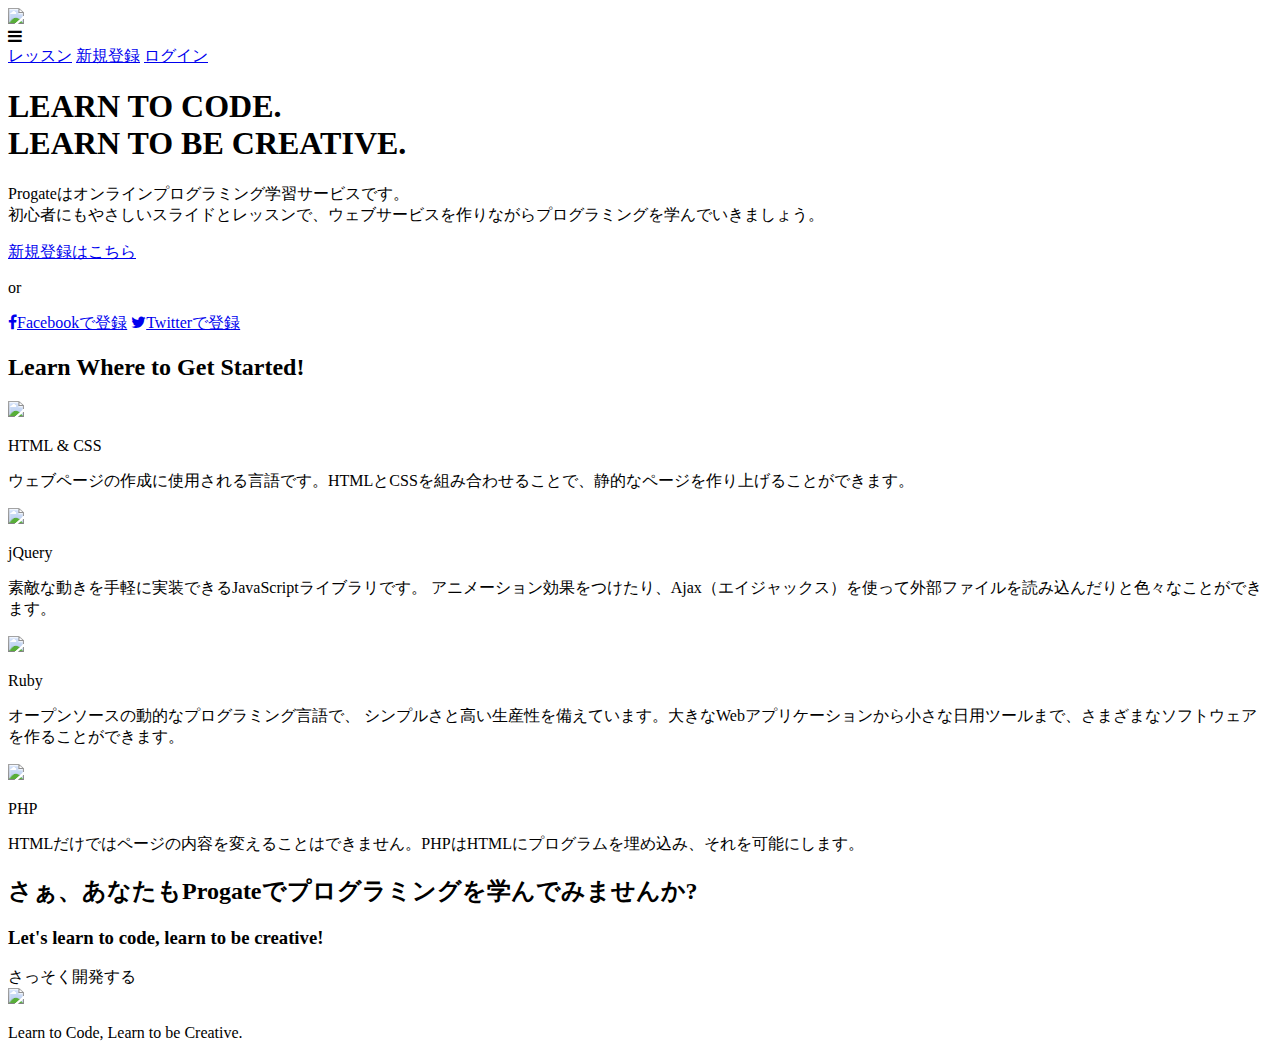
==== index.html @ 4bdd6a12 "Create index.html" ====
<!DOCTYPE html>
<html>
<head>
  <meta charset="utf-8">
  <meta name="viewport" content="width=device-width, initial-scale=1.0">
  <title>Progate</title>
  <link href="https://maxcdn.bootstrapcdn.com/font-awesome/4.7.0/css/font-awesome.min.css" rel="stylesheet" integrity="sha384-wvfXpqpZZVQGK6TAh5PVlGOfQNHSoD2xbE+QkPxCAFlNEevoEH3Sl0sibVcOQVnN" crossorigin="anonymous">
  <link rel="stylesheet" type="text/css" href="stylesheet.css">
</head>
<body>
  <header>
    <div class="container">
      <div class="header-left">
        <img class="logo" src="https://prog-8.com/images/html/advanced/main_logo.png">
      </div>
      <span class="fa fa-bars menu-icon"></span>
      <div class="header-right">
        <a href="#">レッスン</a>
        <a href="#">新規登録</a>
        <a href="#" class="login">ログイン</a>
      </div>
    </div>
  </header>
  <div class="top-wrapper">
    <div class="container">
      <h1>LEARN TO CODE.<br>LEARN TO BE CREATIVE.</h1>
      <p>Progateはオンラインプログラミング学習サービスです。<br>初心者にもやさしいスライドとレッスンで、ウェブサービスを作りながらプログラミングを学んでいきましょう。</p>
      <div class="btn-wrapper">
        <a href="#" class="btn signup">新規登録はこちら</a>
        <p>or</p>
        <a href="#" class="btn facebook"><span class="fa fa-facebook"></span>Facebookで登録</a>
        <a href="#" class="btn twitter"><span class="fa fa-twitter"></span>Twitterで登録</a>
      </div>
    </div>
  </div>
  <div class="lesson-wrapper">
    <div class="container">
      <div class="heading">
        <h2>Learn Where to Get Started!</h2>
      </div>
      <div class="lessons">
        <div class="lesson">
          <div class="lesson-icon">
            <img src="https://prog-8.com/images/html/advanced/html.png">
            <p>HTML & CSS</p>
          </div>
          <p class="text-contents">ウェブページの作成に使用される言語です。HTMLとCSSを組み合わせることで、静的なページを作り上げることができます。</p>
        </div>
        <div class="lesson">
          <div class="lesson-icon">
            <img src="https://prog-8.com/images/html/advanced/jQuery.png">
            <p>jQuery</p>
          </div>
          <p class="text-contents">素敵な動きを手軽に実装できるJavaScriptライブラリです。 アニメーション効果をつけたり、Ajax（エイジャックス）を使って外部ファイルを読み込んだりと色々なことができます。</p>
        </div>
        <div class="lesson">
          <div class="lesson-icon">
            <img src="https://prog-8.com/images/html/advanced/ruby.png">
            <p>Ruby</p>
          </div>
          <p class="text-contents">オープンソースの動的なプログラミング言語で、 シンプルさと高い生産性を備えています。大きなWebアプリケーションから小さな日用ツールまで、さまざまなソフトウェアを作ることができます。</p>
        </div>
        <div class="lesson">
          <div class="lesson-icon">
            <img src="https://prog-8.com/images/html/advanced/php.png">
            <p>PHP</p>
          </div>
          <p class="text-contents">HTMLだけではページの内容を変えることはできません。PHPはHTMLにプログラムを埋め込み、それを可能にします。</p>
        </div>
      </div>
      <div class="clear"></div>
    </div>
  </div>
  <div class="message-wrapper">
    <div class="container">
      <div class="heading">
        <h2>さぁ、あなたもProgateでプログラミングを学んでみませんか?</h2>
        <h3>Let's learn to code, learn to be creative!</h3>
      </div>
      <span class="btn message">さっそく開発する</span>
    </div>
  </div>
  <footer>
    <div class="container">
      <img src="https://prog-8.com/images/html/advanced/footer_logo.png">
      <p>Learn to Code, Learn to be Creative.</p>
    </div>
  </footer>
</body>
</html>
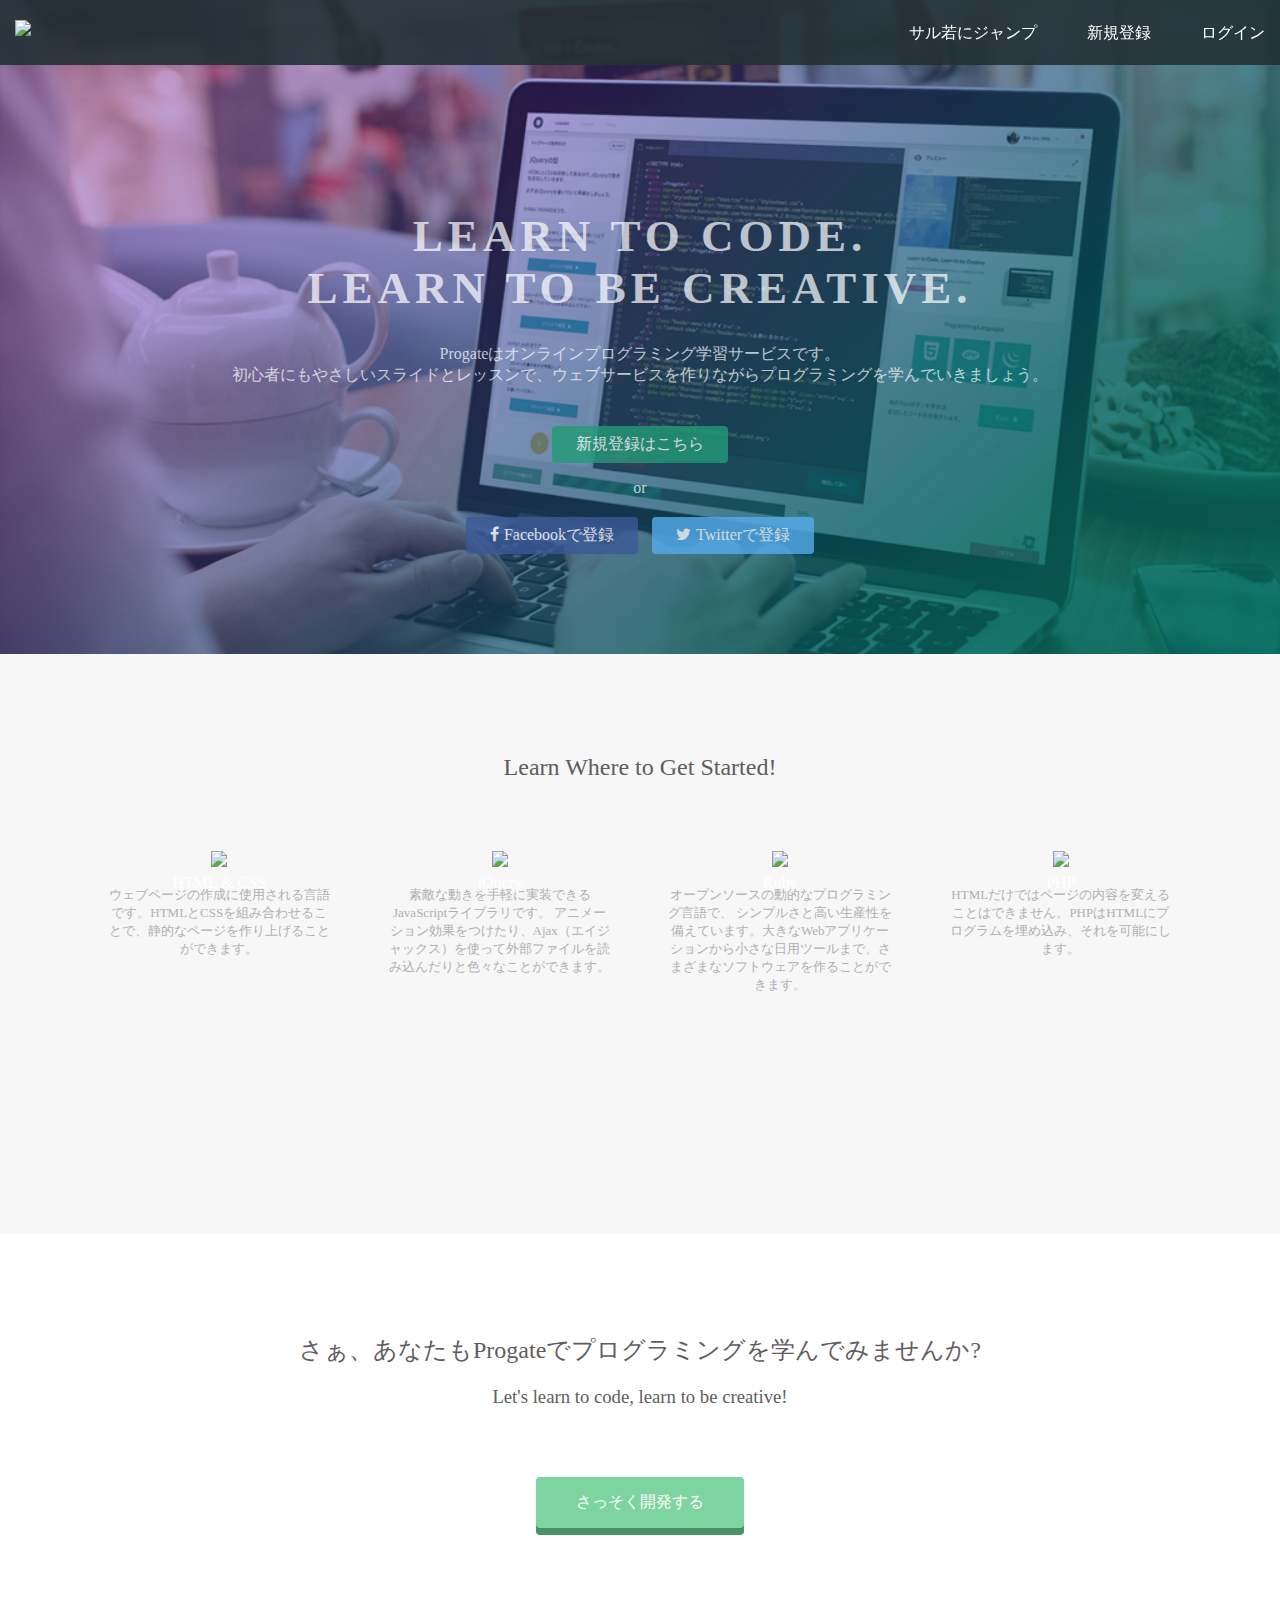
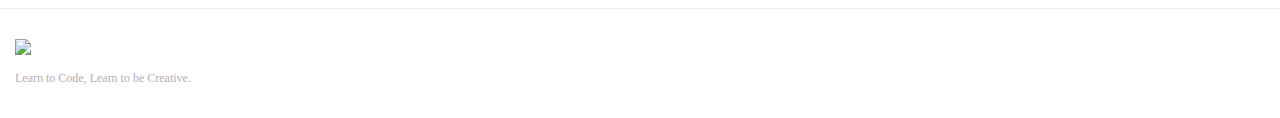
==== commit 8d385d46: "Update index.html" ====
--- a/index.html
+++ b/index.html
@@ -15,7 +15,7 @@
       </div>
       <span class="fa fa-bars menu-icon"></span>
       <div class="header-right">
-        <a href="#">レッスン</a>
+        <a href="https://saruwakakun.com/">サル若にジャンプ</a>
         <a href="#">新規登録</a>
         <a href="#" class="login">ログイン</a>
       </div>
--- a/stylesheet.css
+++ b/stylesheet.css
@@ -0,0 +1,271 @@
+* {
+  box-sizing: border-box;
+}
+
+body {
+  margin: 0;
+  font-family: "Hiragino Kaku Gothic ProN";
+}
+
+a {
+  text-decoration: none;
+}
+
+.container {
+  width: 100%;
+  padding: 0 15px;
+  margin: 0 auto;
+}
+
+.top-wrapper {
+  padding: 180px 0 100px 0;
+  background-image: url(top.png);
+  background-size: cover;
+  color: white;
+  text-align: center;
+}
+
+.top-wrapper h1 {
+  opacity: 0.7;
+  font-size: 45px;
+  letter-spacing: 5px;
+}
+
+.top-wrapper p {
+  opacity: 0.7;
+  font-size: 16px;
+  margin-bottom: 40px;
+}
+
+.btn-wrapper {
+  text-align: center;
+}
+
+.btn-wrapper p {
+  margin-bottom: 20px;
+}
+
+.signup {
+  background-color: #239b76;
+}
+
+.facebook {
+  background-color: #3b5998;
+  margin-right: 10px;
+}
+
+.twitter {
+  background-color: #55acee;
+}
+
+.btn {
+  padding: 8px 24px;
+  color: white;
+  display: inline-block;
+  opacity: 0.8;
+  border-radius: 4px;
+  text-align: center;
+}
+
+.btn:hover {
+  opacity: 1;
+}
+
+.fa {
+  margin-right: 5px;
+}
+
+header {
+  height: 65px;
+  width: 100%;
+  background-color: rgba(34,49,52,0.9);
+  position :fixed;
+  top: 0;
+  z-index: 10;
+}
+
+.logo {
+  width: 124px;
+  margin-top: 20px;
+}
+
+.header-left {
+  float: left;
+}
+
+.header-right {
+  float: right;
+  margin-right: -25px;
+}
+
+.header-right a {
+  line-height: 65px;
+  padding: 0 25px;
+  color: white;
+  display: block;
+  float: left;
+  transition: all 0.5s;
+}
+
+.header-right a:hover {
+  background-color: rgba(255,255,255,0.3);
+}
+
+.lesson-wrapper {
+  height: 580px;
+  padding-bottom: 80px;
+  padding-left: 5%;
+  padding-right: 5%;
+  background-color: #f7f7f7;
+  text-align: center;
+}
+
+.heading {
+  padding-top: 80px;
+  padding-bottom: 50px;
+  color: #5f5d60;
+}
+
+.heading h2 {
+  font-weight: normal;
+}
+
+.lesson {
+  float: left;
+  width: 25%;
+}
+
+.lesson-icon {
+  position: relative;
+}
+
+.lesson-icon p {
+  position: absolute;
+  top: 37%;
+  width: 100%;
+  color: white;
+}
+
+.text-contents {
+  width: 80%;
+  display: inline-block;
+  margin-top: 15px;
+  font-size: 13px;
+  color: #b3aeb5;
+}
+
+.heading h3 {
+  font-weight: normal;
+}
+
+.message-wrapper {
+  border-bottom: 1px solid #eee;
+  padding-bottom: 80px;
+  text-align: center;
+}
+
+.message {
+  padding: 15px 40px;
+  background-color: #5dca88;
+  cursor: pointer;
+  box-shadow: 0px 7px #1a7940;
+}
+
+.message:active {
+  position: relative;
+  top: 7px;
+  box-shadow: none;
+}
+
+footer img {
+  width: 125px;
+}
+
+footer p {
+  color: #b3aeb5;
+  font-size: 12px;
+}
+
+footer {
+  padding-top: 30px;
+  padding-bottom: 20px;
+}
+
+.menu-icon {
+  color: white;
+  float: right;
+  font-size: 25px;
+  padding: 21px 0;
+  display: none;
+}
+
+.clear {
+  clear: left;
+}
+
+@media all and (max-width: 1000px) {
+  .lesson {
+    width: 50%;
+    margin-bottom: 50px;
+  }
+
+  .lesson-wrapper {
+    height: 990px;
+  }
+
+  footer {
+    text-align: center;
+  }
+}
+
+@media all and (max-width: 750px) {
+  .top-wrapper h1 {
+    font-size: 32px;
+  }
+
+  .heading h2 {
+    font-size: 20px;
+  }
+}
+
+@media all and (max-width: 670px) {
+  .header-right {
+    display: none;
+  }
+
+  .menu-icon {
+    display: block;
+  }
+
+  .top-wrapper .btn {
+    width: 100%;
+  }
+
+  .twitter {
+    margin-top: 10px;
+  }
+
+  .top-wrapper {
+    text-align: left;
+  }
+
+  .top-wrapper h1 {
+    font-size: 24px;
+  }
+
+  .top-wrapper p {
+    font-size: 14px;
+  }
+
+  .lesson {
+    width: 100%;
+  }
+
+  .lesson-wrapper {
+    height: 1700px;
+  }
+
+  .message-wrapper .btn {
+    width: 100%;
+  }
+}
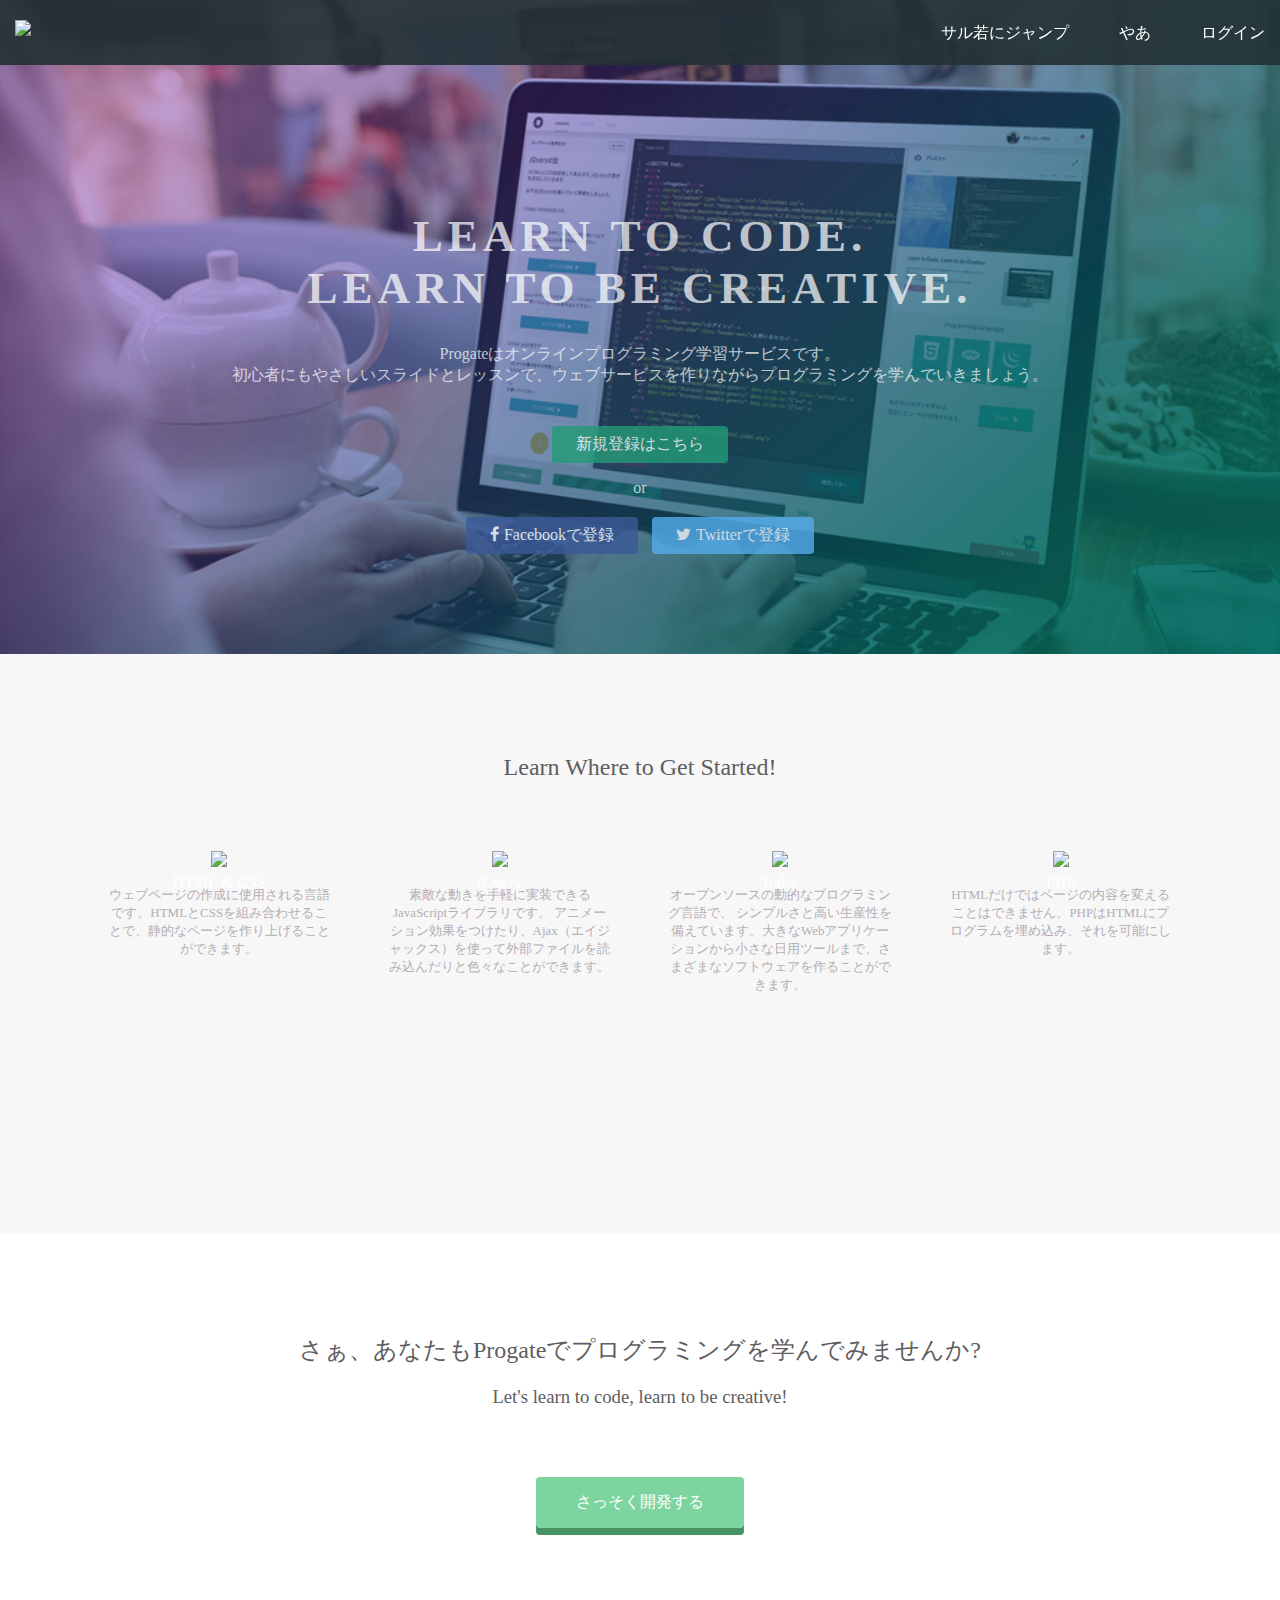
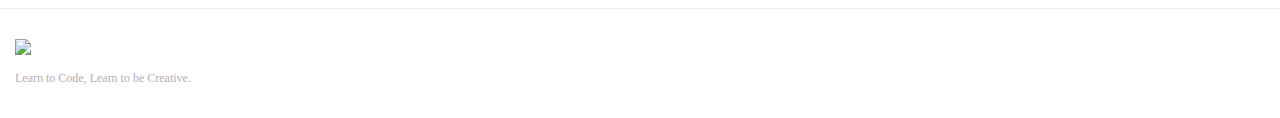
==== commit d27a1453: "Update index.html" ====
--- a/index.html
+++ b/index.html
@@ -16,7 +16,7 @@
       <span class="fa fa-bars menu-icon"></span>
       <div class="header-right">
         <a href="https://saruwakakun.com/">サル若にジャンプ</a>
-        <a href="#">新規登録</a>
+        <a href="https://saruwakakun.com/">やあ</a>
         <a href="#" class="login">ログイン</a>
       </div>
     </div>
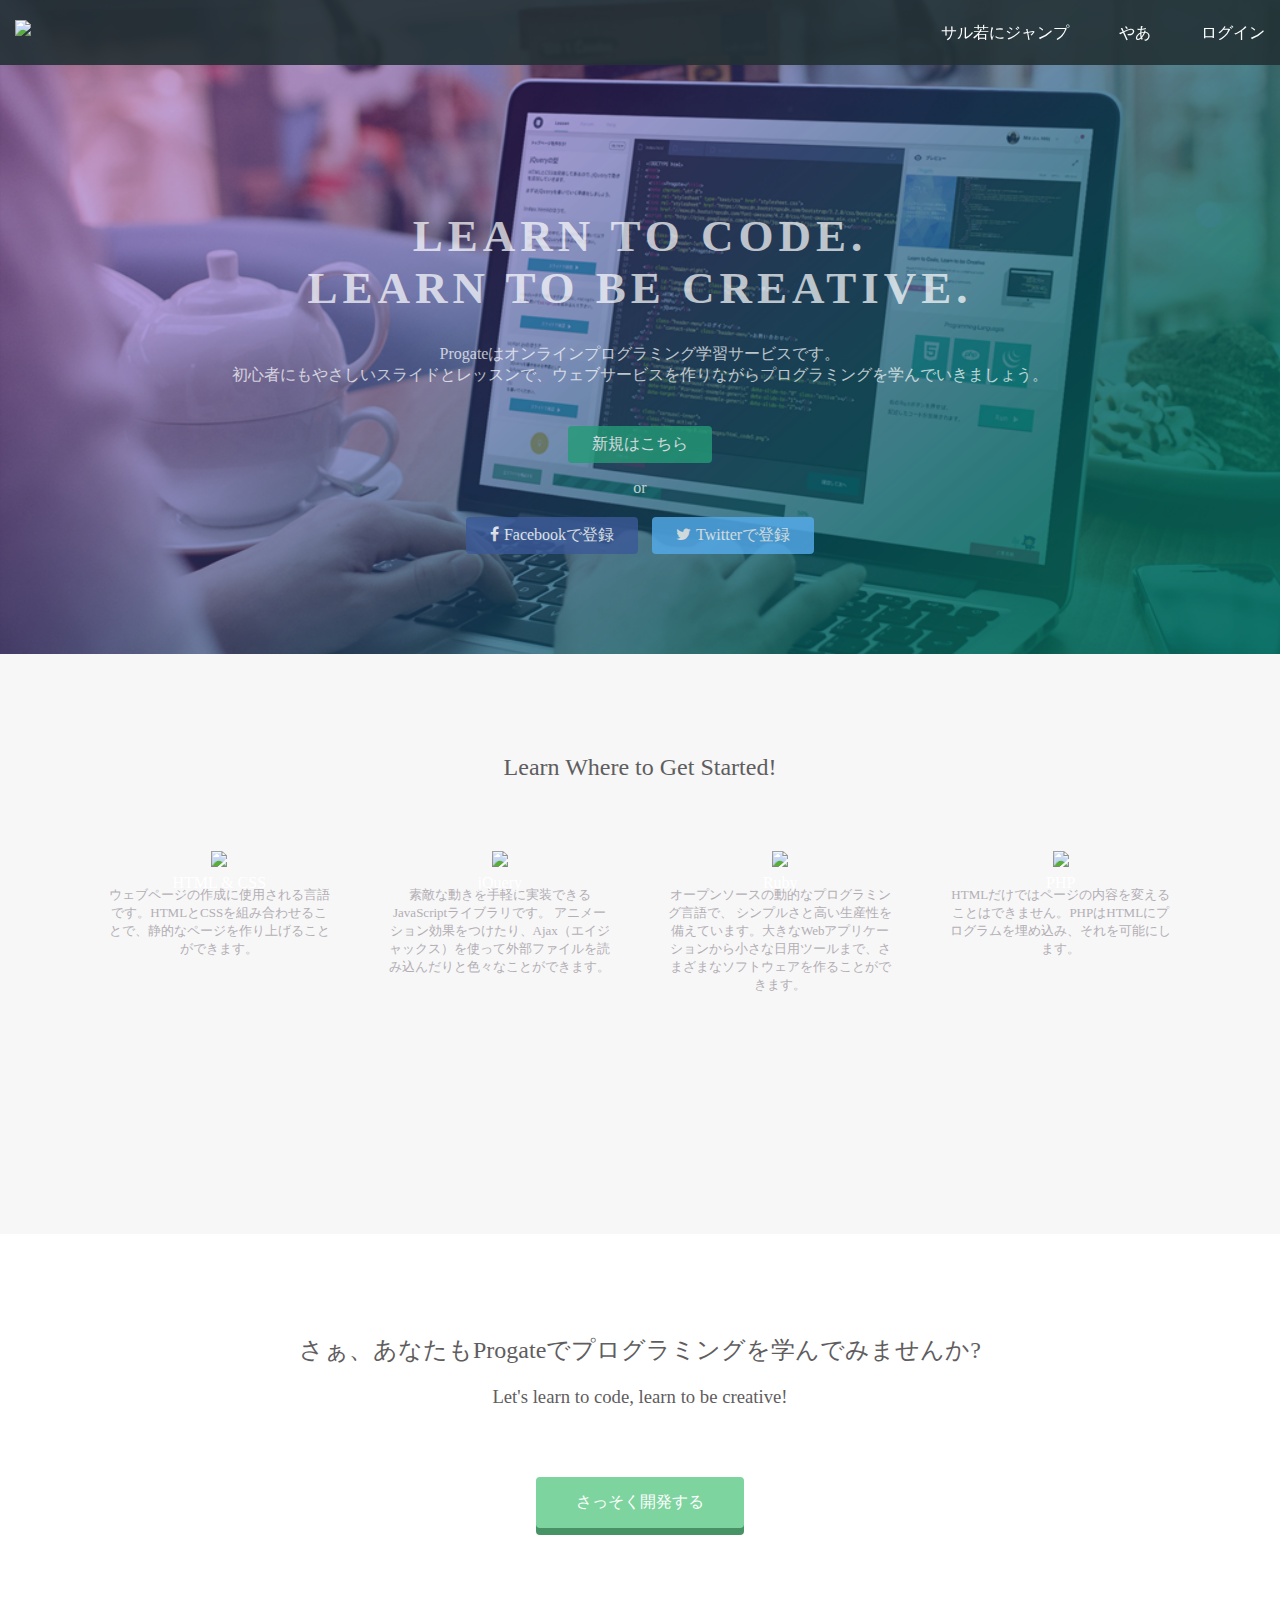
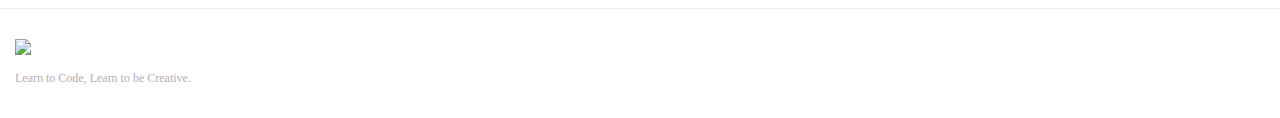
==== commit 58b29ef9: "Update index.html" ====
--- a/index.html
+++ b/index.html
@@ -26,7 +26,7 @@
       <h1>LEARN TO CODE.<br>LEARN TO BE CREATIVE.</h1>
       <p>Progateはオンラインプログラミング学習サービスです。<br>初心者にもやさしいスライドとレッスンで、ウェブサービスを作りながらプログラミングを学んでいきましょう。</p>
       <div class="btn-wrapper">
-        <a href="#" class="btn signup">新規登録はこちら</a>
+        <a href="#" class="btn signup">新規はこちら</a>
         <p>or</p>
         <a href="#" class="btn facebook"><span class="fa fa-facebook"></span>Facebookで登録</a>
         <a href="#" class="btn twitter"><span class="fa fa-twitter"></span>Twitterで登録</a>
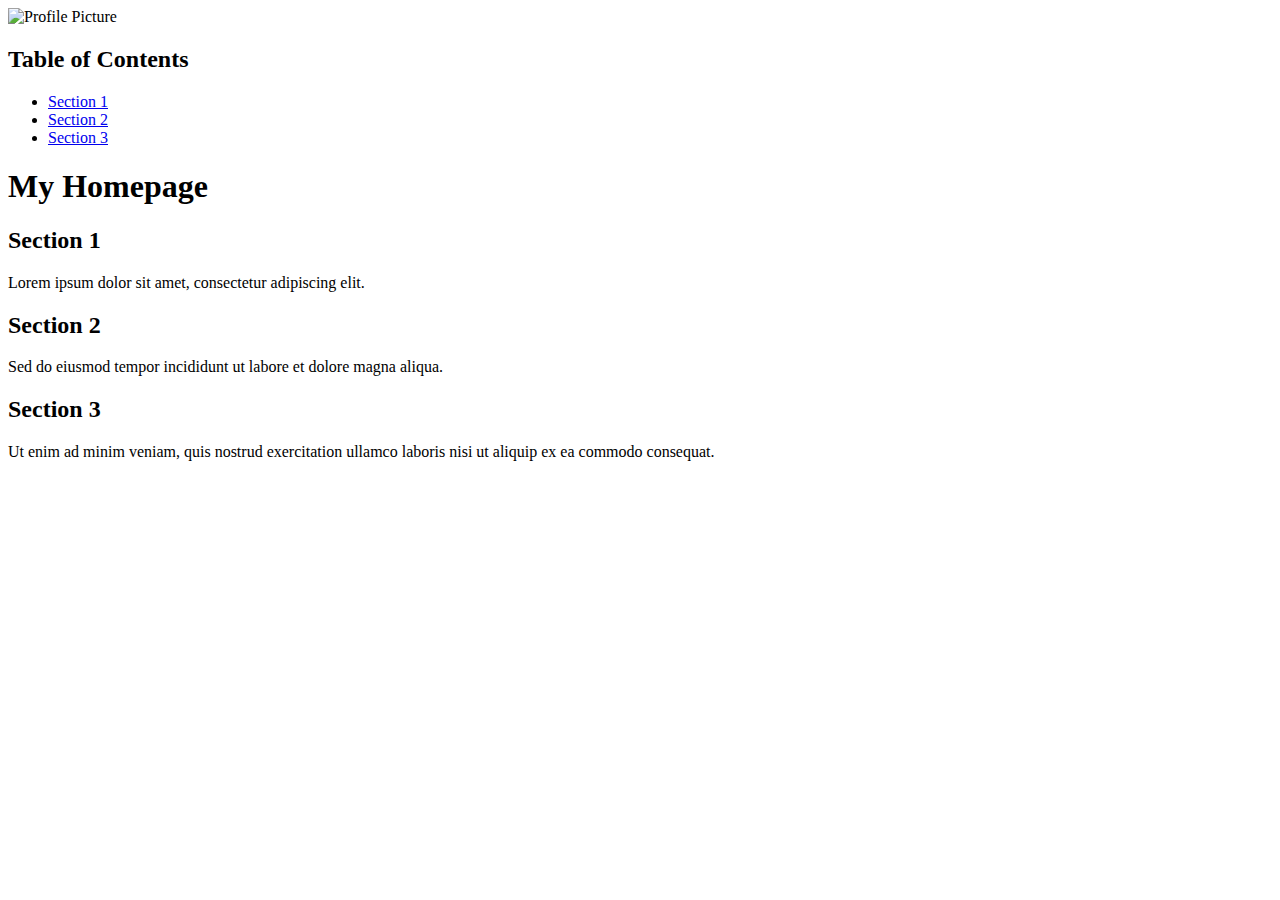
==== commit 0d733953: "Update index.html" ====
--- a/index.html
+++ b/index.html
@@ -1,9 +1,9 @@
-<!DOCTYPE html>
+<!-- <!DOCTYPE html>
 <html>
 <head>
   <meta charset="utf-8">
   <meta name="viewport" content="width=device-width, initial-scale=1.0">
-  <title>Progate</title>
+  <title>Sho Profile</title>
   <link href="https://maxcdn.bootstrapcdn.com/font-awesome/4.7.0/css/font-awesome.min.css" rel="stylesheet" integrity="sha384-wvfXpqpZZVQGK6TAh5PVlGOfQNHSoD2xbE+QkPxCAFlNEevoEH3Sl0sibVcOQVnN" crossorigin="anonymous">
   <link rel="stylesheet" type="text/css" href="stylesheet.css">
 </head>
@@ -85,6 +85,49 @@
       <img src="https://prog-8.com/images/html/advanced/footer_logo.png">
       <p>Learn to Code, Learn to be Creative.</p>
     </div>
-  </footer>
+  </footer> -->
+
+<!DOCTYPE html>
+<html lang="en">
+<head>
+  <meta charset="UTF-8">
+  <meta name="viewport" content="width=device-width, initial-scale=1.0">
+  <title>My Homepage</title>
+  <link rel="stylesheet" href="styles.css">
+</head>
+<body>
+  <div class="container">
+    <div class="sidebar">
+      <div class="profile">
+        <img src="profile.jpg" alt="Profile Picture">
+      </div>
+      <div class="toc">
+        <h2>Table of Contents</h2>
+        <ul>
+          <li><a href="#section1">Section 1</a></li>
+          <li><a href="#section2">Section 2</a></li>
+          <li><a href="#section3">Section 3</a></li>
+        </ul>
+      </div>
+    </div>
+    <div class="main-content">
+      <h1>My Homepage</h1>
+      <div id="section1" class="section">
+        <h2>Section 1</h2>
+        <p>Lorem ipsum dolor sit amet, consectetur adipiscing elit.</p>
+      </div>
+      <div id="section2" class="section">
+        <h2>Section 2</h2>
+        <p>Sed do eiusmod tempor incididunt ut labore et dolore magna aliqua.</p>
+      </div>
+      <div id="section3" class="section">
+        <h2>Section 3</h2>
+        <p>Ut enim ad minim veniam, quis nostrud exercitation ullamco laboris nisi ut aliquip ex ea commodo consequat.</p>
+      </div>
+    </div>
+  </div>
 </body>
 </html>
+
+</body>
+</html>
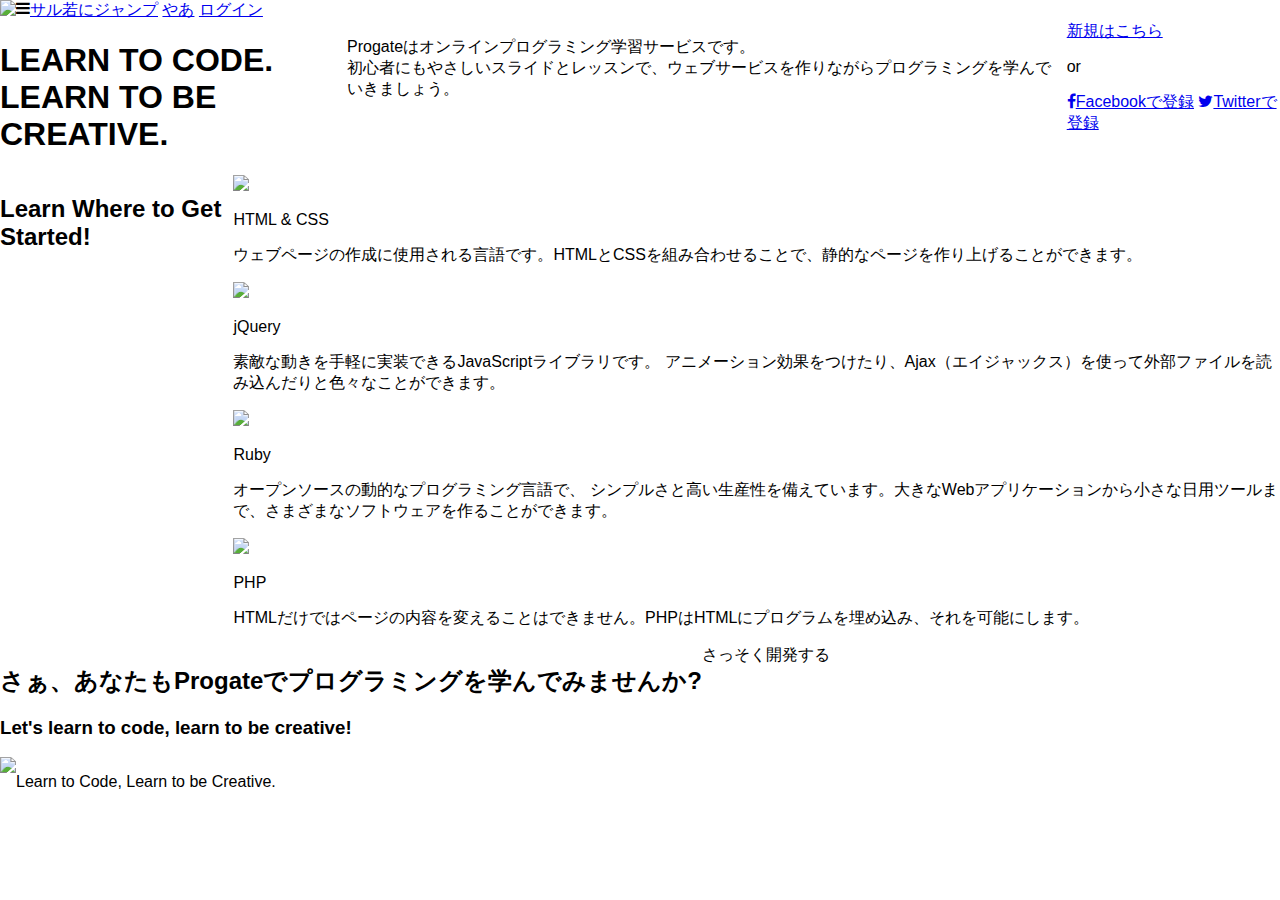
==== commit a8c3905d: "Update index.html" ====
--- a/index.html
+++ b/index.html
@@ -1,4 +1,4 @@
-<!-- <!DOCTYPE html>
+<!DOCTYPE html>
 <html>
 <head>
   <meta charset="utf-8">
@@ -85,9 +85,9 @@
       <img src="https://prog-8.com/images/html/advanced/footer_logo.png">
       <p>Learn to Code, Learn to be Creative.</p>
     </div>
-  </footer> -->
+  </footer>
 
-<!DOCTYPE html>
+<!-- <!DOCTYPE html>
 <html lang="en">
 <head>
   <meta charset="UTF-8">
@@ -127,7 +127,7 @@
     </div>
   </div>
 </body>
-</html>
+</html> -->
 
 </body>
 </html>
--- a/stylesheet.css
+++ b/stylesheet.css
@@ -1,4 +1,4 @@
-* {
+/* * {
   box-sizing: border-box;
 }
 
@@ -268,4 +268,63 @@
   .message-wrapper .btn {
     width: 100%;
   }
-}
+} */
+
+
+
+body {
+  font-family: Arial, sans-serif;
+  margin: 0;
+  padding: 0;
+}
+
+.container {
+  display: flex;
+}
+
+.sidebar {
+  width: 25%;
+  background-color: #f2f2f2;
+  padding: 20px;
+}
+
+.profile img {
+  width: 100%;
+  border-radius: 50%;
+}
+
+.toc {
+  margin-top: 20px;
+}
+
+.toc h2 {
+  font-size: 18px;
+}
+
+.toc ul {
+  list-style-type: none;
+  padding: 0;
+}
+
+.toc li {
+  margin-bottom: 10px;
+}
+
+.main-content {
+  width: 75%;
+  padding: 20px;
+}
+
+.section {
+  margin-bottom: 40px;
+}
+
+.section h2 {
+  font-size: 24px;
+}
+
+.section p {
+  font-size: 16px;
+  line-height: 1.6;
+}
+
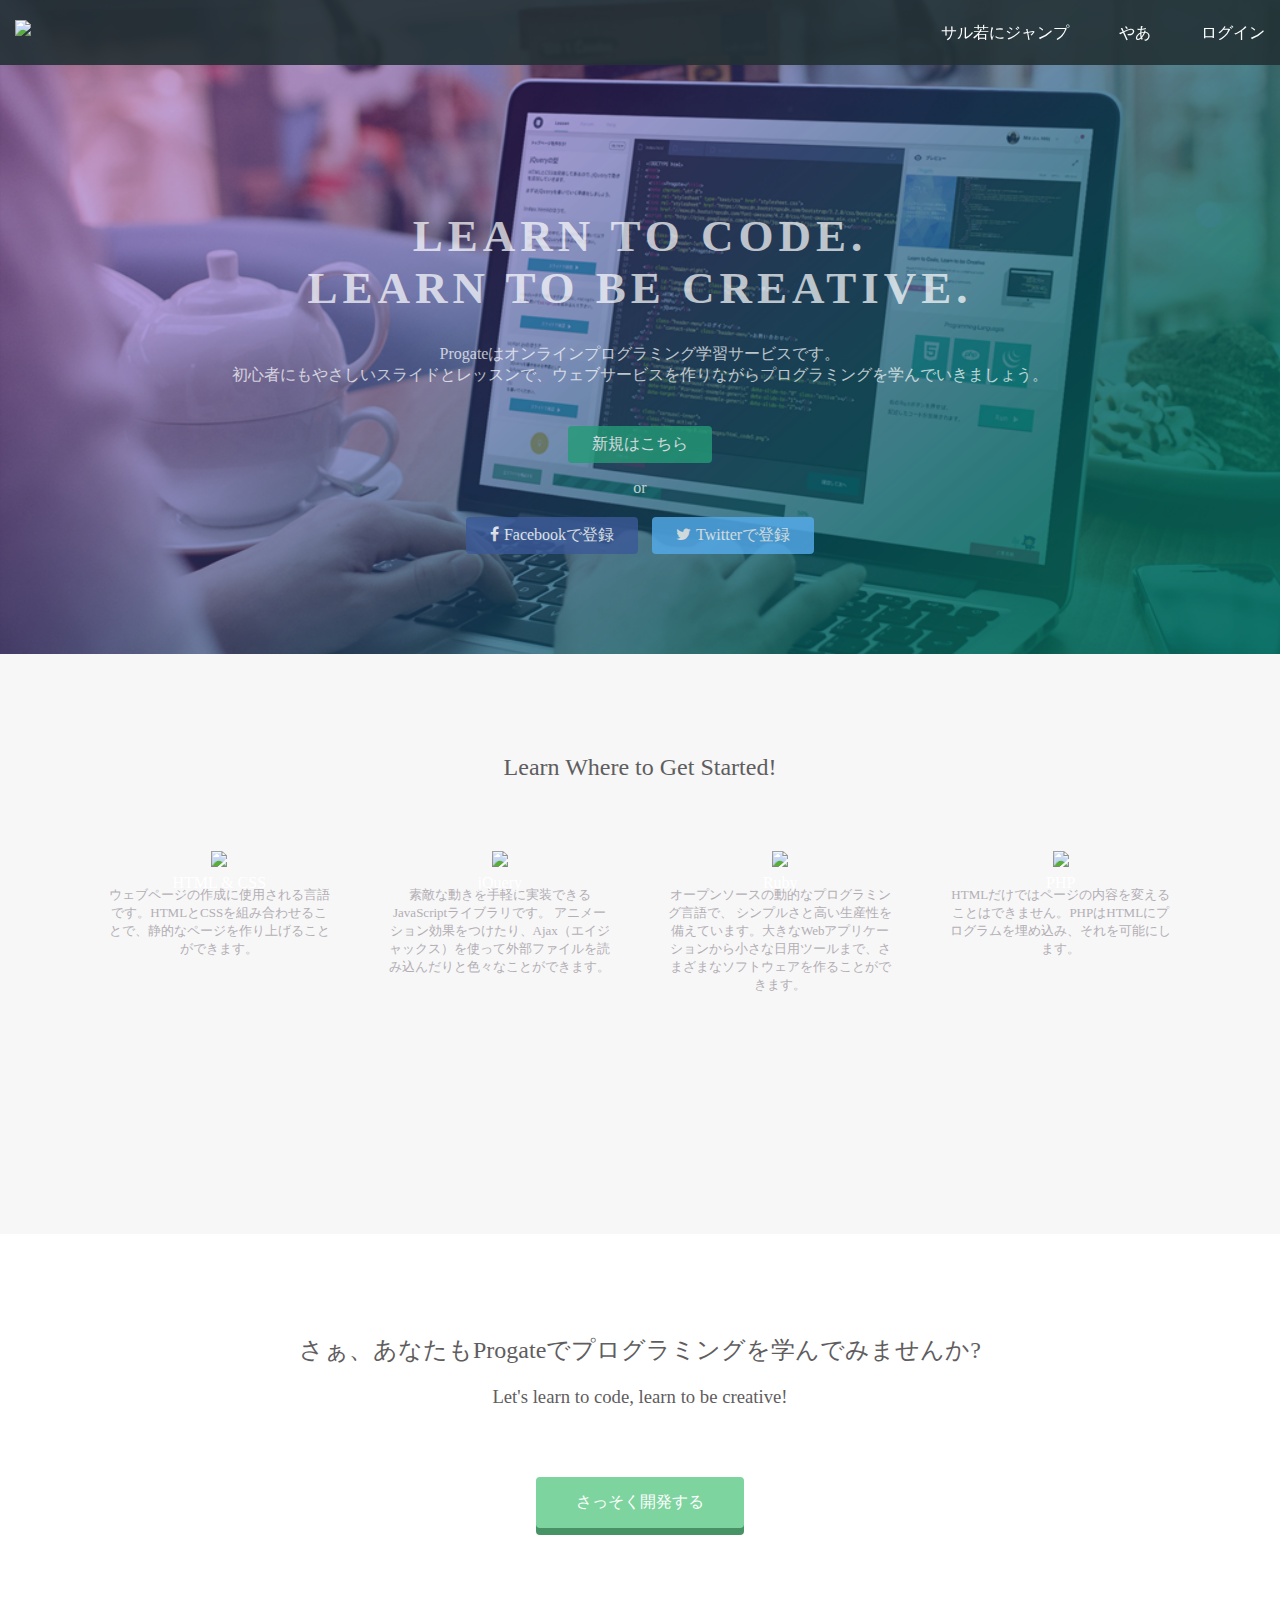
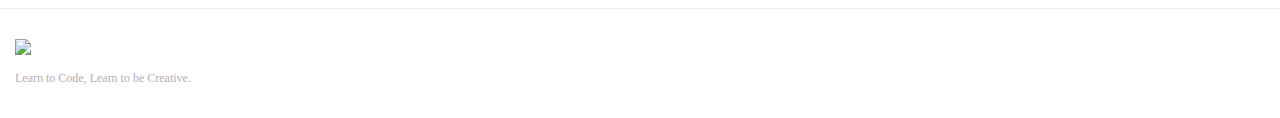
==== commit d346c5ee: "Update index.html" ====
--- a/index.html
+++ b/index.html
@@ -128,6 +128,6 @@
   </div>
 </body>
 </html> -->
-
+<!-- 
 </body>
-</html>
+</html> -->
--- a/stylesheet.css
+++ b/stylesheet.css
@@ -1,4 +1,4 @@
-/* * {
+* {
   box-sizing: border-box;
 }
 
@@ -268,11 +268,11 @@
   .message-wrapper .btn {
     width: 100%;
   }
-} */
-
-
-
-body {
+}
+
+
+
+/* body {
   font-family: Arial, sans-serif;
   margin: 0;
   padding: 0;
@@ -326,5 +326,5 @@
 .section p {
   font-size: 16px;
   line-height: 1.6;
-}
-
+} */
+
